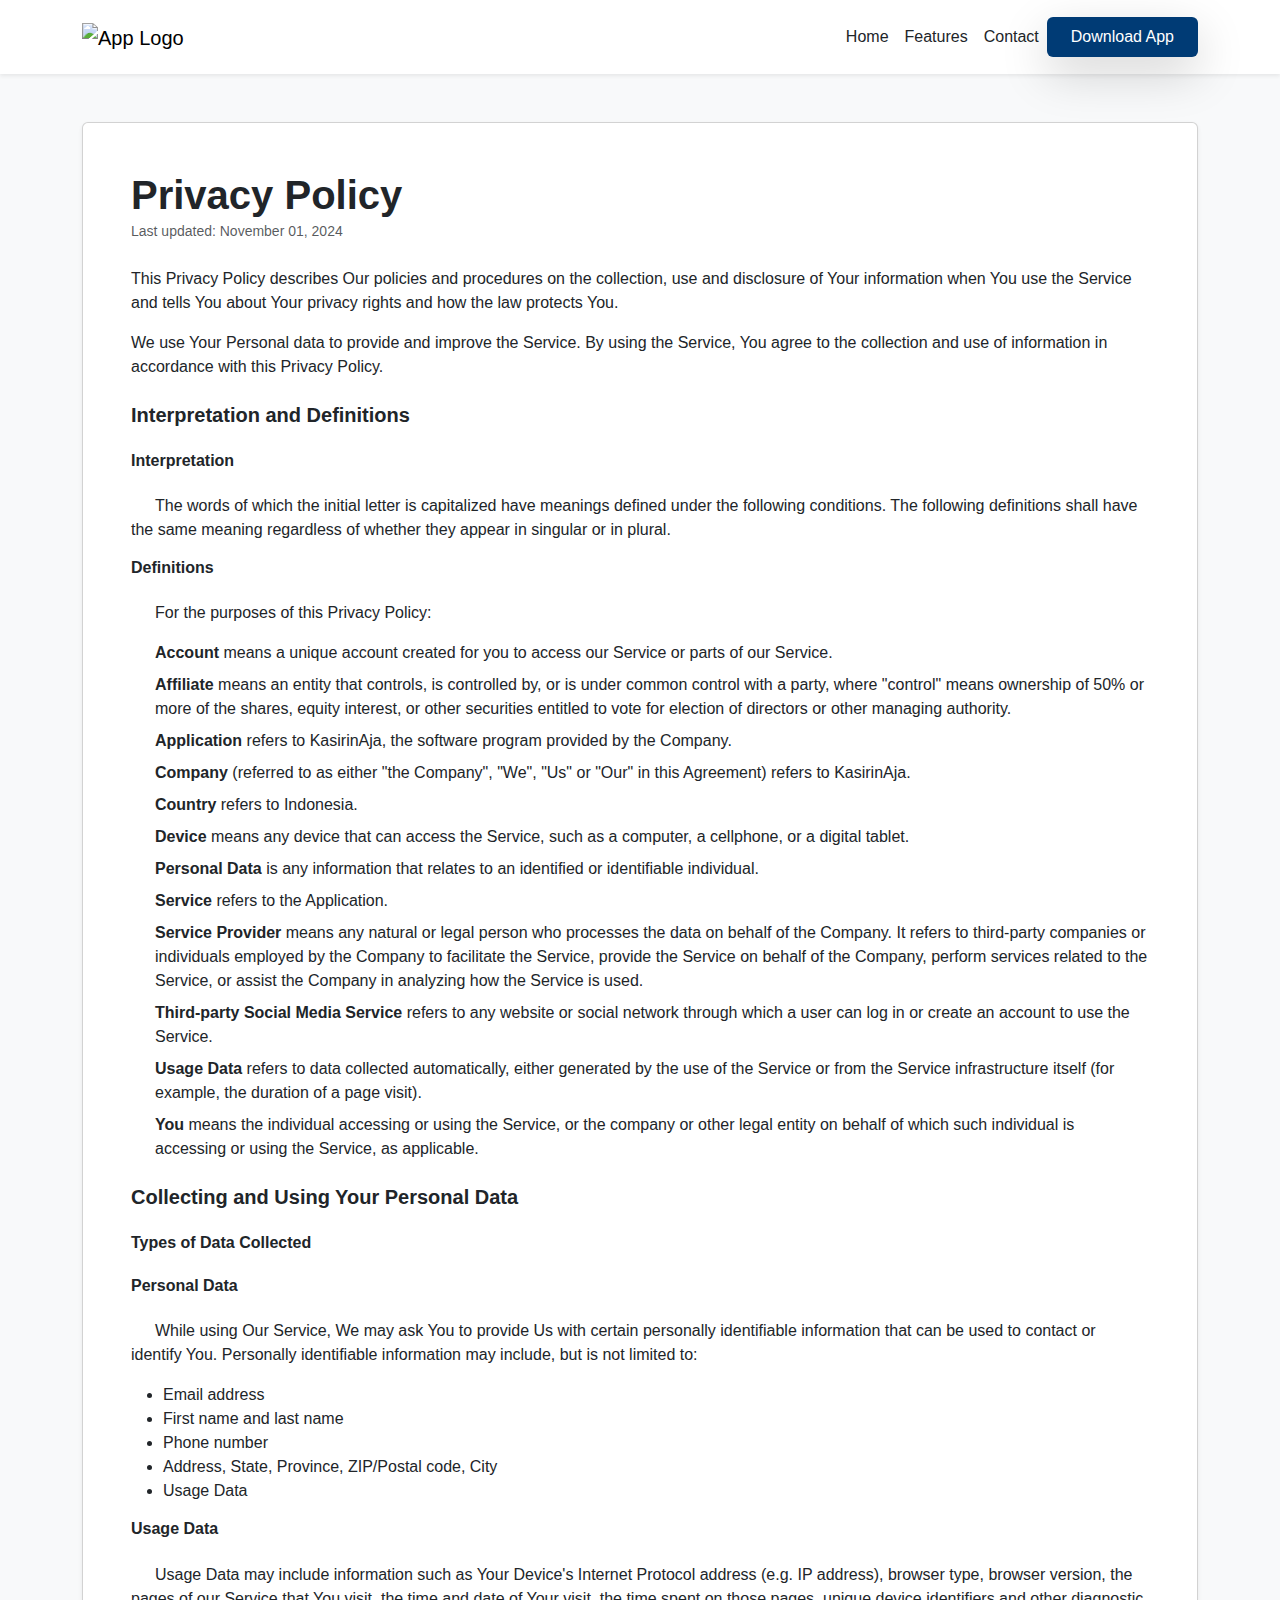
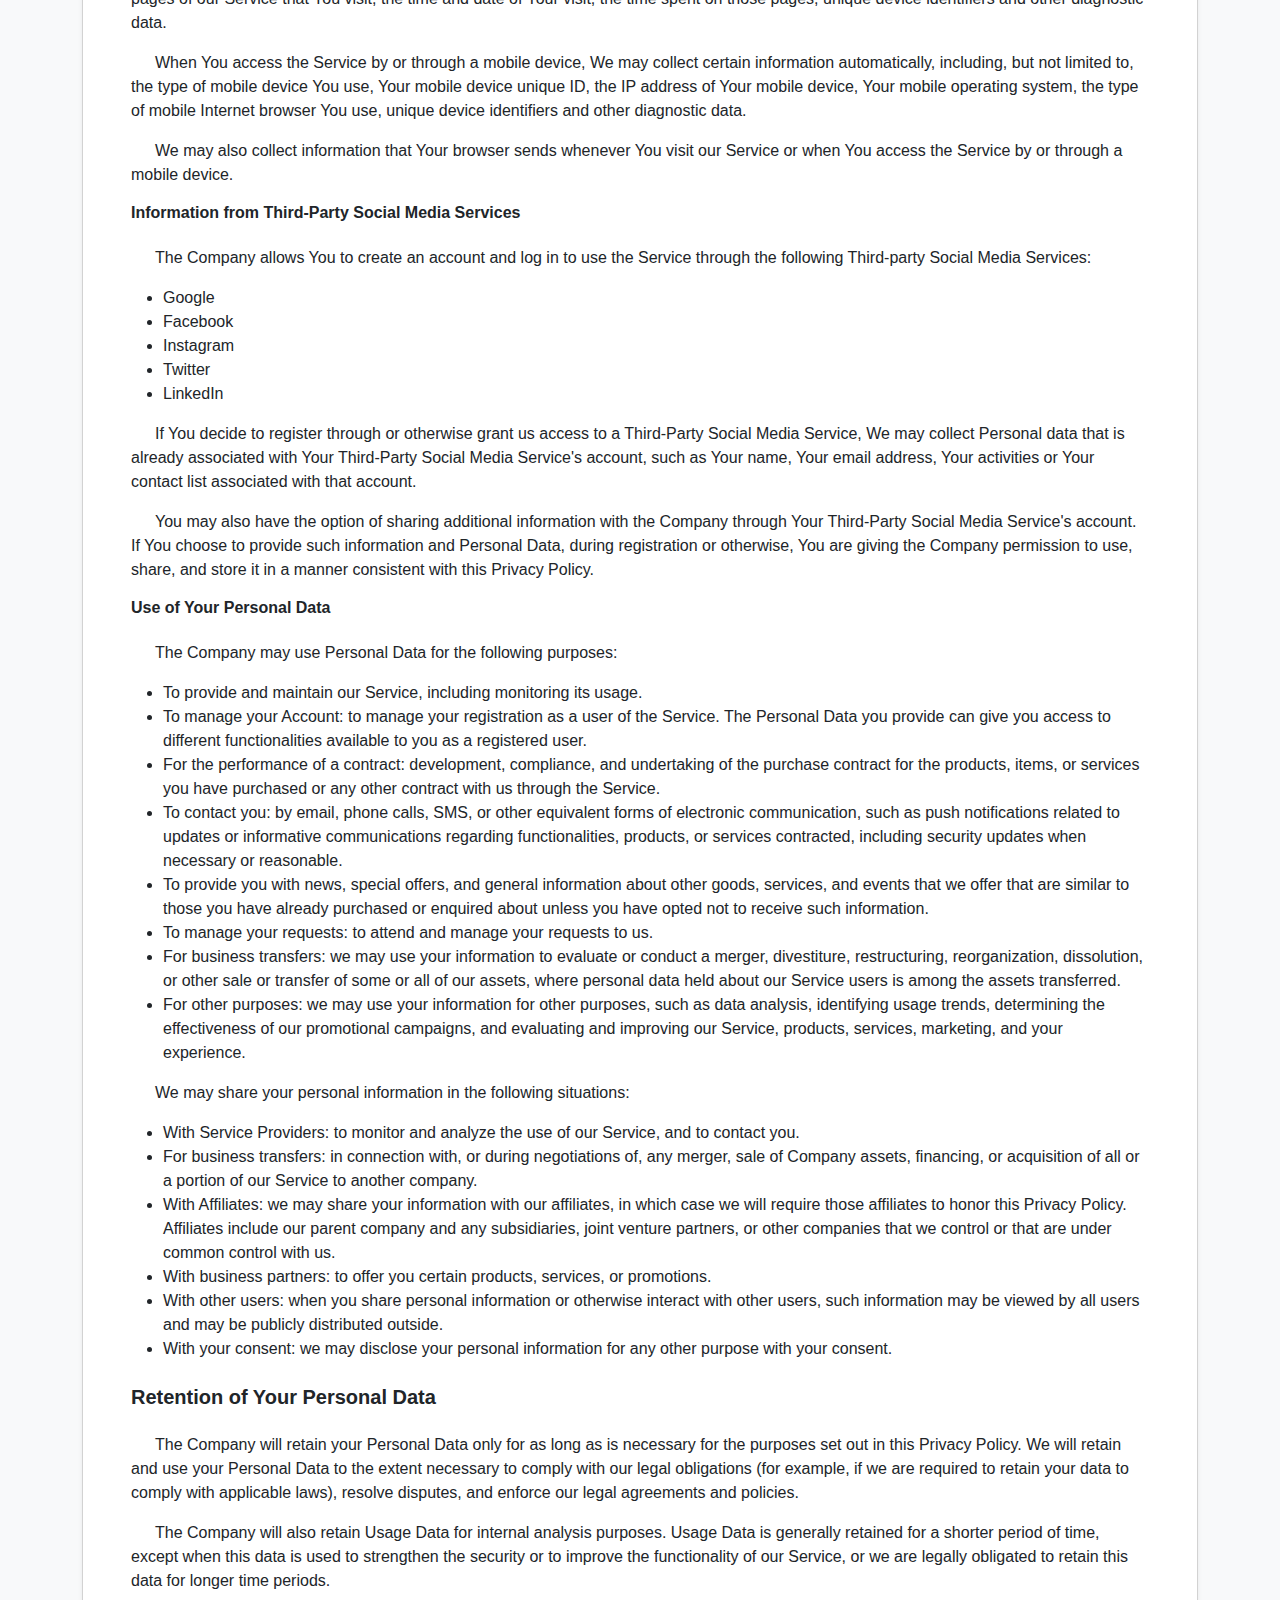
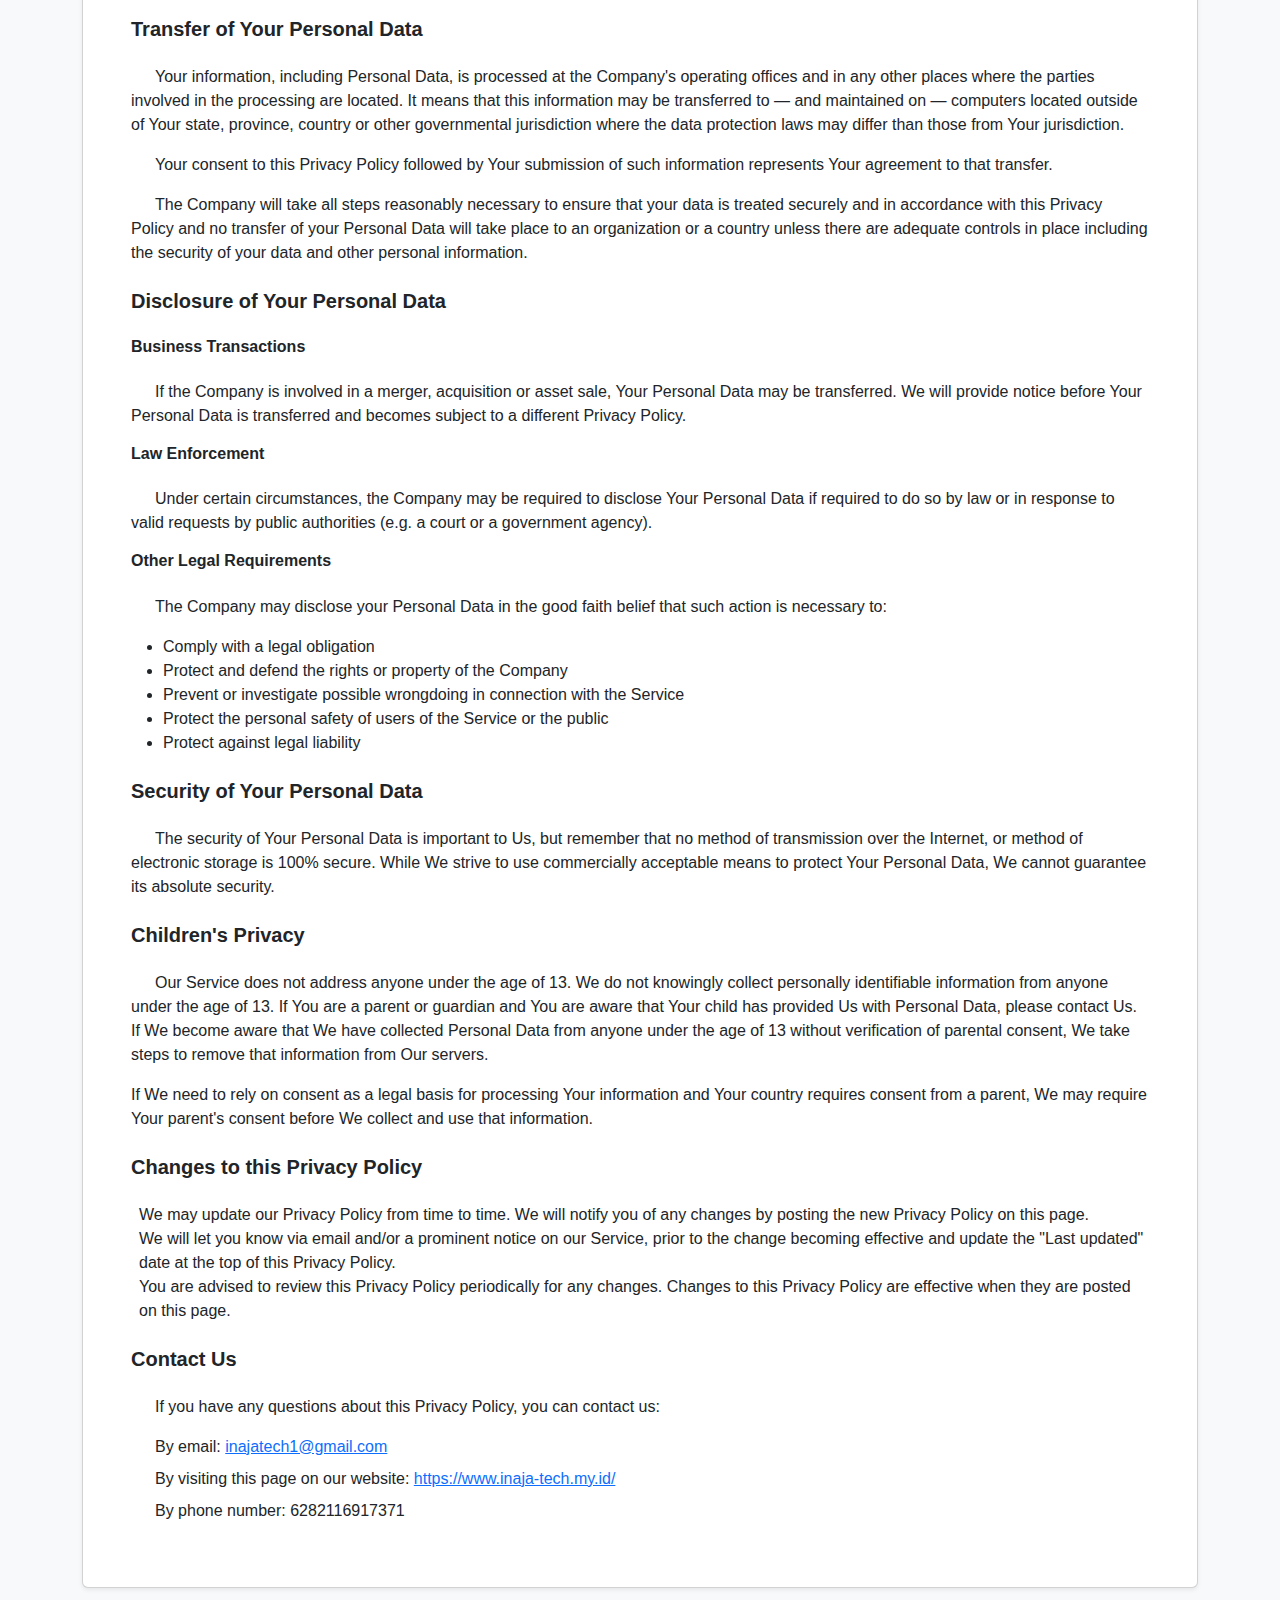
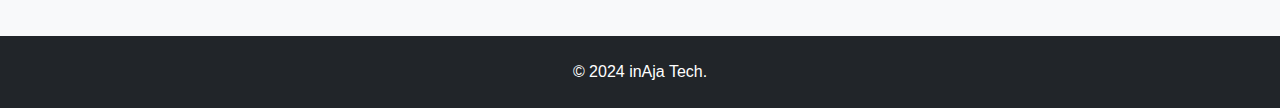
==== privacypolicy.html @ d93fc599 "update privacy-policy" ====
<!DOCTYPE html>
<html lang="en">

<head>
    <meta charset="UTF-8">
    <meta name="viewport" content="width=device-width, initial-scale=1.0">
    <meta http-equiv="X-UA-Compatible" content="ie=edge">
    <title>Download Our App - inAja Tech</title>
    <link href="https://cdn.jsdelivr.net/npm/bootstrap@5.3.0-alpha1/dist/css/bootstrap.min.css" rel="stylesheet">
    <link rel="stylesheet" href="assets/css/style.css">

    <style>
        .card-title {
            margin-bottom: 1.5rem;
            /* Space below headings */
        }

        .definition-list {
            padding-left: 1.5em;
            /* Adjust the list padding */
        }

        .definition-list li {
            margin-bottom: 0.5rem;
            /* Space between list items */
        }

        .indent {
            text-indent: 1.5em;
            /* Indentation for paragraphs */
        }
    </style>
</head>

<body>
    <nav class="navbar navbar-expand-lg navbar-light bg-white py-3 shadow-sm">
        <div class="container">
            <a class="navbar-brand" href="#"><img src="assets/images/logo.png" alt="App Logo" width="110"></a>
            <button class="navbar-toggler" type="button" data-bs-toggle="collapse" data-bs-target="#navbarNav"
                aria-controls="navbarNav" aria-expanded="false" aria-label="Toggle navigation">
                <span class="navbar-toggler-icon"></span>
            </button>
            <div class="collapse navbar-collapse" id="navbarNav">
                <ul class="navbar-nav ms-auto">
                    <li class="nav-item">
                        <a class="nav-link text-dark" href="index.html">Home</a>
                    </li>
                    <li class="nav-item">
                        <a class="nav-link text-dark" href="index.html#features">Features</a>
                    </li>
                    <li class="nav-item">
                        <a class="nav-link text-dark" href="index.html#cta">Contact</a>
                    </li>
                    <!-- <li class="nav-item">
                        <a class="nav-link text-dark" href="privacypolicy.html">Privacy Policy</a>
                    </li> -->
                    <li class="nav-item">
                        <a class="nav-link btn btn-custom-primary text-white px-4 shadow-lg"
                            href="https://drive.google.com/uc?export=download&id=1ANteZ2sQWox1pfyYgODa_fmMaZjLo_cm"
                            download="kasir-inaja-v1.apk">Download App</a>
                    </li>
                </ul>
            </div>
        </div>
    </nav>

    <div class="container my-5">
        <div class="card shadow-sm">
            <div class="card-body p-5">
                <h1 class="mb-0 fw-bolder">Privacy Policy</h1>
                <small class="text-muted">Last updated: November 01, 2024</small>
                <p class="mt-4">
                    This Privacy Policy describes Our policies and procedures on the collection, use and disclosure of
                    Your information when You use the Service and tells You about Your privacy rights and how the law
                    protects You.
                </p>
                <p>
                    We use Your Personal data to provide and improve the Service. By using the Service, You agree to the
                    collection and use of information in accordance with this Privacy Policy.
                </p>

                <h5 class="card-title fw-semibold mt-4">Interpretation and Definitions</h5>

                <h6 class="card-title fw-semibold">Interpretation</h6>
                <p class="indent">
                    The words of which the initial letter is capitalized have meanings defined under the following
                    conditions. The following definitions shall have the same meaning regardless of whether they appear
                    in singular or in plural.
                </p>

                <h6 class="card-title fw-semibold">Definitions</h6>
                <p class="indent">For the purposes of this Privacy Policy:</p>
                <ul class="definition-list list-unstyled">
                    <li><strong>Account</strong> means a unique account created for you to access our Service or parts
                        of our Service.</li>
                    <li><strong>Affiliate</strong> means an entity that controls, is controlled by, or is under common
                        control with a party, where "control" means ownership of 50% or more of the shares, equity
                        interest, or other securities entitled to vote for election of directors or other managing
                        authority.</li>
                    <li><strong>Application</strong> refers to KasirinAja, the software program provided by the Company.
                    </li>
                    <li><strong>Company</strong> (referred to as either "the Company", "We", "Us" or "Our" in this
                        Agreement) refers to KasirinAja.</li>
                    <li><strong>Country</strong> refers to Indonesia.</li>
                    <li><strong>Device</strong> means any device that can access the Service, such as a computer, a
                        cellphone, or a digital tablet.</li>
                    <li><strong>Personal Data</strong> is any information that relates to an identified or identifiable
                        individual.</li>
                    <li><strong>Service</strong> refers to the Application.</li>
                    <li><strong>Service Provider</strong> means any natural or legal person who processes the data on
                        behalf of the Company. It refers to third-party companies or individuals employed by the Company
                        to facilitate the Service, provide the Service on behalf of the Company, perform services
                        related to the Service, or assist the Company in analyzing how the Service is used.</li>
                    <li><strong>Third-party Social Media Service</strong> refers to any website or social network
                        through which a user can log in or create an account to use the Service.</li>
                    <li><strong>Usage Data</strong> refers to data collected automatically, either generated by the use
                        of the Service or from the Service infrastructure itself (for example, the duration of a page
                        visit).</li>
                    <li><strong>You</strong> means the individual accessing or using the Service, or the company or
                        other legal entity on behalf of which such individual is accessing or using the Service, as
                        applicable.</li>
                </ul>

                <h5 class="card-title fw-semibold mt-4">Collecting and Using Your Personal Data</h5>
                <h6 class="card-title fw-semibold">Types of Data Collected</h6>
                <h6 class="card-title fw-semibold">Personal Data</h6>
                <p class="indent">
                    While using Our Service, We may ask You to provide Us with certain personally identifiable
                    information that can be used to contact or identify You. Personally identifiable information may
                    include, but is not limited to:
                </p>
                <ul>
                    <li>Email address</li>
                    <li>First name and last name</li>
                    <li>Phone number</li>
                    <li>Address, State, Province, ZIP/Postal code, City</li>
                    <li>Usage Data</li>
                </ul>

                <h6 class="card-title fw-semibold">Usage Data</h6>
                <p class="indent">
                    Usage Data may include information such as Your Device's Internet Protocol address (e.g. IP
                    address), browser type, browser version, the pages of our Service that You visit, the time and date
                    of Your visit, the time spent on those pages, unique device identifiers and other diagnostic data.
                </p>
                <p class="indent">
                    When You access the Service by or through a mobile device, We may collect certain information
                    automatically, including, but not limited to, the type of mobile device You use, Your mobile device
                    unique ID, the IP address of Your mobile device, Your mobile operating system, the type of mobile
                    Internet browser You use, unique device identifiers and other diagnostic data.
                </p>
                <p class="indent">
                    We may also collect information that Your browser sends whenever You visit our Service or when You
                    access the Service by or through a mobile device.
                </p>

                <h6 class="card-title fw-semibold">Information from Third-Party Social Media Services</h6>
                <p class="indent">
                    The Company allows You to create an account and log in to use the Service through the following
                    Third-party Social Media Services:
                </p>
                <ul>
                    <li>Google</li>
                    <li>Facebook</li>
                    <li>Instagram</li>
                    <li>Twitter</li>
                    <li>LinkedIn</li>
                </ul>
                <p class="indent">
                    If You decide to register through or otherwise grant us access to a Third-Party Social Media
                    Service, We may collect Personal data that is already associated with Your Third-Party Social Media
                    Service's account, such as Your name, Your email address, Your activities or Your contact list
                    associated with that account.
                </p>
                <p class="indent">
                    You may also have the option of sharing additional information with the Company through Your
                    Third-Party Social Media Service's account. If You choose to provide such information and Personal
                    Data, during registration or otherwise, You are giving the Company permission to use, share, and
                    store it in a manner consistent with this Privacy Policy.
                </p>

                <h6 class="card-title fw-semibold">Use of Your Personal Data</h6>
                <p class="indent">The Company may use Personal Data for the following purposes:</p>
                <ul>
                    <li>To provide and maintain our Service, including monitoring its usage.</li>
                    <li>To manage your Account: to manage your registration as a user of the Service. The Personal Data
                        you provide can give you access to different functionalities available to you as a registered
                        user.</li>
                    <li>For the performance of a contract: development, compliance, and undertaking of the purchase
                        contract for the products, items, or services you have purchased or any other contract with us
                        through the Service.</li>
                    <li>To contact you: by email, phone calls, SMS, or other equivalent forms of electronic
                        communication, such as push notifications related to updates or informative communications
                        regarding functionalities, products, or services contracted, including security updates when
                        necessary or reasonable.</li>
                    <li>To provide you with news, special offers, and general information about other goods, services,
                        and events that we offer that are similar to those you have already purchased or enquired about
                        unless you have opted not to receive such information.</li>
                    <li>To manage your requests: to attend and manage your requests to us.</li>
                    <li>For business transfers: we may use your information to evaluate or conduct a merger,
                        divestiture, restructuring, reorganization, dissolution, or other sale or transfer of some or
                        all of our assets, where personal data held about our Service users is among the assets
                        transferred.</li>
                    <li>For other purposes: we may use your information for other purposes, such as data analysis,
                        identifying usage trends, determining the effectiveness of our promotional campaigns, and
                        evaluating and improving our Service, products, services, marketing, and your experience.</li>
                </ul>
                <p class="indent">We may share your personal information in the following situations:</p>
                <ul>
                    <li>With Service Providers: to monitor and analyze the use of our Service, and to contact you.</li>
                    <li>For business transfers: in connection with, or during negotiations of, any merger, sale of
                        Company assets, financing, or acquisition of all or a portion of our Service to another company.
                    </li>
                    <li>With Affiliates: we may share your information with our affiliates, in which case we will
                        require those affiliates to honor this Privacy Policy. Affiliates include our parent company and
                        any subsidiaries, joint venture partners, or other companies that we control or that are under
                        common control with us.</li>
                    <li>With business partners: to offer you certain products, services, or promotions.</li>
                    <li>With other users: when you share personal information or otherwise interact with other users,
                        such information may be viewed by all users and may be publicly distributed outside.</li>
                    <li>With your consent: we may disclose your personal information for any other purpose with your
                        consent.</li>
                </ul>

                <h5 class="card-title fw-semibold mt-4">Retention of Your Personal Data</h5>
                <p class="indent">
                    The Company will retain your Personal Data only for as long as is necessary for the purposes set out
                    in this Privacy Policy. We will retain and use your Personal Data to the extent necessary to comply
                    with our legal obligations (for example, if we are required to retain your data to comply with
                    applicable laws), resolve disputes, and enforce our legal agreements and policies.
                </p>
                <p class="indent">
                    The Company will also retain Usage Data for internal analysis purposes. Usage Data is generally
                    retained for a shorter period of time, except when this data is used to strengthen the security or
                    to improve the functionality of our Service, or we are legally obligated to retain this data for
                    longer time periods.
                </p>

                <h5 class="card-title fw-semibold mt-4">Transfer of Your Personal Data</h5>
                <p class="indent">
                    Your information, including Personal Data, is processed at the Company's operating offices and in
                    any other places where the parties involved in the processing are located. It means that this
                    information may be transferred to — and maintained on — computers located outside of Your state,
                    province, country or other governmental jurisdiction where the data protection laws may differ than
                    those from Your jurisdiction.
                </p>
                <p class="indent">
                    Your consent to this Privacy Policy followed by Your submission of such information represents Your
                    agreement to that transfer.
                </p>
                <p class="indent">
                    The Company will take all steps reasonably necessary to ensure that your data is treated securely
                    and in accordance with this Privacy Policy and no transfer of your Personal Data will take place to
                    an organization or a country unless there are adequate controls in place including the security of
                    your data and other personal information.
                </p>

                <h5 class="card-title fw-semibold mt-4">Disclosure of Your Personal Data</h5>
                <h6 class="card-title fw-semibold">Business Transactions</h6>
                <p class="indent">
                    If the Company is involved in a merger, acquisition or asset sale, Your Personal Data may be
                    transferred. We will provide notice before Your Personal Data is transferred and becomes subject to
                    a different Privacy Policy.
                </p>

                <h6 class="card-title fw-semibold">Law Enforcement</h6>
                <p class="indent">
                    Under certain circumstances, the Company may be required to disclose Your Personal Data if required
                    to do so by law or in response to valid requests by public authorities (e.g. a court or a government
                    agency).
                </p>

                <h6 class="card-title
                    fw-semibold">Other Legal Requirements</h6>
                <p class="indent">
                    The Company may disclose your Personal Data in the good faith belief that such action is necessary
                    to:
                </p>
                <ul>
                    <li>Comply with a legal obligation</li>
                    <li>Protect and defend the rights or property of the Company</li>
                    <li>Prevent or investigate possible wrongdoing in connection with the Service</li>
                    <li>Protect the personal safety of users of the Service or the public</li>
                    <li>Protect against legal liability</li>
                </ul>

                <h5 class="card-title
                    fw-semibold mt-4">Security of Your Personal Data</h5>
                <p class="indent">
                    The security of Your Personal Data is important to Us, but remember that no method of transmission
                    over the Internet, or method of electronic storage is 100% secure. While We strive to use
                    commercially acceptable means to protect Your Personal Data, We cannot guarantee its absolute
                    security.
                </p>

                <h5 class="card-title
                    fw-semibold mt-4">Children's Privacy</h5>
                <p class="indent">
                    Our Service does not address anyone under the age of 13. We do not knowingly collect personally
                    identifiable information from anyone under the age of 13. If You are a parent or guardian and You
                    are aware that Your child has provided Us with Personal Data, please contact Us. If We become aware
                    that We have collected Personal Data from anyone under the age of 13 without verification of
                    parental consent, We take steps to remove that information from Our servers.
                </p>
                <p>If We need to rely on consent as a legal basis for processing Your information and Your country
                    requires consent from a parent, We may require Your parent's consent before We collect and use that
                    information.
                </p>

                <h5 class="card-title
                    fw-semibold mt-4">Changes to this Privacy Policy</h5>
                <p class="ms-2">
                    We may update our Privacy Policy from time to time. We will notify you of any changes by posting
                    the
                    new Privacy Policy on this page.
                    <br>
                    We will let you know via email and/or a prominent notice on our Service, prior to the change
                    becoming
                    effective and update the "Last updated" date at the top of this Privacy Policy.
                    <br>
                    You are advised to review this Privacy Policy periodically for any changes. Changes to this Privacy
                    Policy are effective when they are posted on this page.
                </p>

                <h5 class="card-title fw-semibold mt-4">Contact Us</h5>
                <p class="indent">
                    If you have any questions about this Privacy Policy, you can contact us:
                </p>
                <ul class="definition-list list-unstyled">
                    <li>By email: <a href="mailto:inajatech1@gmail.com">inajatech1@gmail.com</a></li>
                    <li>By visiting this page on our website: <a
                            href="https://www.inaja-tech.my.id/">https://www.inaja-tech.my.id/</a></li>
                    <li>By phone number: 6282116917371</li>
                </ul>

            </div>
        </div>
    </div>

    <!-- Footer -->
    <footer class="py-4 bg-dark text-white text-center">
        <div class="container">
            <p>&copy; 2024 inAja Tech.</p>
        </div>
    </footer>

    <script src="https://cdn.jsdelivr.net/npm/bootstrap@5.3.0-alpha1/dist/js/bootstrap.bundle.min.js"></script>
</body>

</html>
---- assets/css/style.css ----
body {
    font-family: 'Roboto', sans-serif;
    background-color: #f8f9fa;
}

.navbar {
    box-shadow: 0 2px 8px rgba(0, 0, 0, 0.1);
}

#hero {
    background: linear-gradient(135deg, rgba(0, 87, 167, 0.8) 40%, rgba(244, 162, 97, 0.85) 100%), url('https://picsum.photos/1920/1080?blur=5');
    background-size: cover;
    background-position: center;
    color: white;
    padding: 120px 0;
    min-height: 100vh;
    display: flex;
    align-items: center;
    text-align: center;
    position: relative;
}


#hero .container {
    z-index: 2;
}

#hero::before {
    content: '';
    position: absolute;
    top: 0;
    left: 0;
    right: 0;
    bottom: 0;
    background: rgba(0, 0, 0, 0.5);
    z-index: 1;
}

#features {
    background-color: #f8f9fa;
}

.feature-box {
    transition: transform 0.3s ease;
}

.feature-box:hover {
    transform: translateY(-10px);
}

#visual-section {
    background-color: #ffffff;
    padding: 80px 0;
}

#visual-section h2 {
    color: #0057A7;
}

#cta {
    background-color: #0057A7;
    color: #fff;
    padding: 80px 0;
}

#cta .btn-outline-primary {
    border-color: #fff;
    color: #fff;
}

#cta .btn-outline-primary:hover {
    background-color: #fff;
    color: #0057A7;
}

footer {
    background-color: #003B75;
    color: white;
    padding: 20px 0;
}

footer p {
    margin: 0;
}

@media (max-width: 768px) {
    #hero {
        padding: 80px 0;
    }

    #hero h1 {
        font-size: 2.5rem;
    }

    #visual-section img {
        width: 100%;
    }
}

.btn-custom-primary {
    background-color: #003B75;
    /* Ganti dengan kode warna primer kamu */
    color: white;
    /* Warna teks tombol */
}

.btn-custom-primary:hover {
    background-color: #0056b3;
    color: white;
    /* Warna saat hover (opsional) */
}

.custom-btn-light {
    background-color: #F4A261;
    /* Warna latar belakang tombol */
    color: white;
    /* Warna teks */
    border: none;
    /* Hilangkan border */
}

.custom-btn-light:hover {
    background-color: #DCA66D;
    /* Warna latar belakang saat hover */
}

.custom-btn-outline-light {
    color: #F4A261;
    /* Warna teks tombol outline */
    border: 2px solid #F4A261;
    /* Border warna */
}

.custom-btn-outline-light:hover {
    background-color: #F4A261;
    /* Warna latar belakang saat hover untuk outline */
    color: white;
    /* Warna teks saat hover untuk outline */
}

.custom-img {
    max-height: 300px;
    /* Atur tinggi maksimum yang Anda inginkan */
    width: 900px;
    /* Biarkan lebar menyesuaikan */
    object-fit: cover;
    /* Pastikan gambar tidak terdistorsi */
}

/* Mengatur ukuran font dan padding pada mobile */
@media (max-width: 576px) {
    #hero h1 {
        font-size: 2rem;
        /* Mengurangi ukuran font untuk judul */
    }

    #hero p {
        font-size: 1rem;
        /* Mengurangi ukuran font untuk paragraf */
    }

    .btn {
        width: 100%;
        /* Membuat tombol lebar penuh */
        margin-bottom: 10px;
        /* Menambah jarak antara tombol */
    }

    .feature-box {
        padding: 20px;
        /* Mengurangi padding di feature box */
    }

    .feature-box img {
        width: 50px;
        /* Ukuran gambar lebih kecil di mobile */
        height: auto;
        /* Memastikan gambar tidak terdistorsi */
    }
}
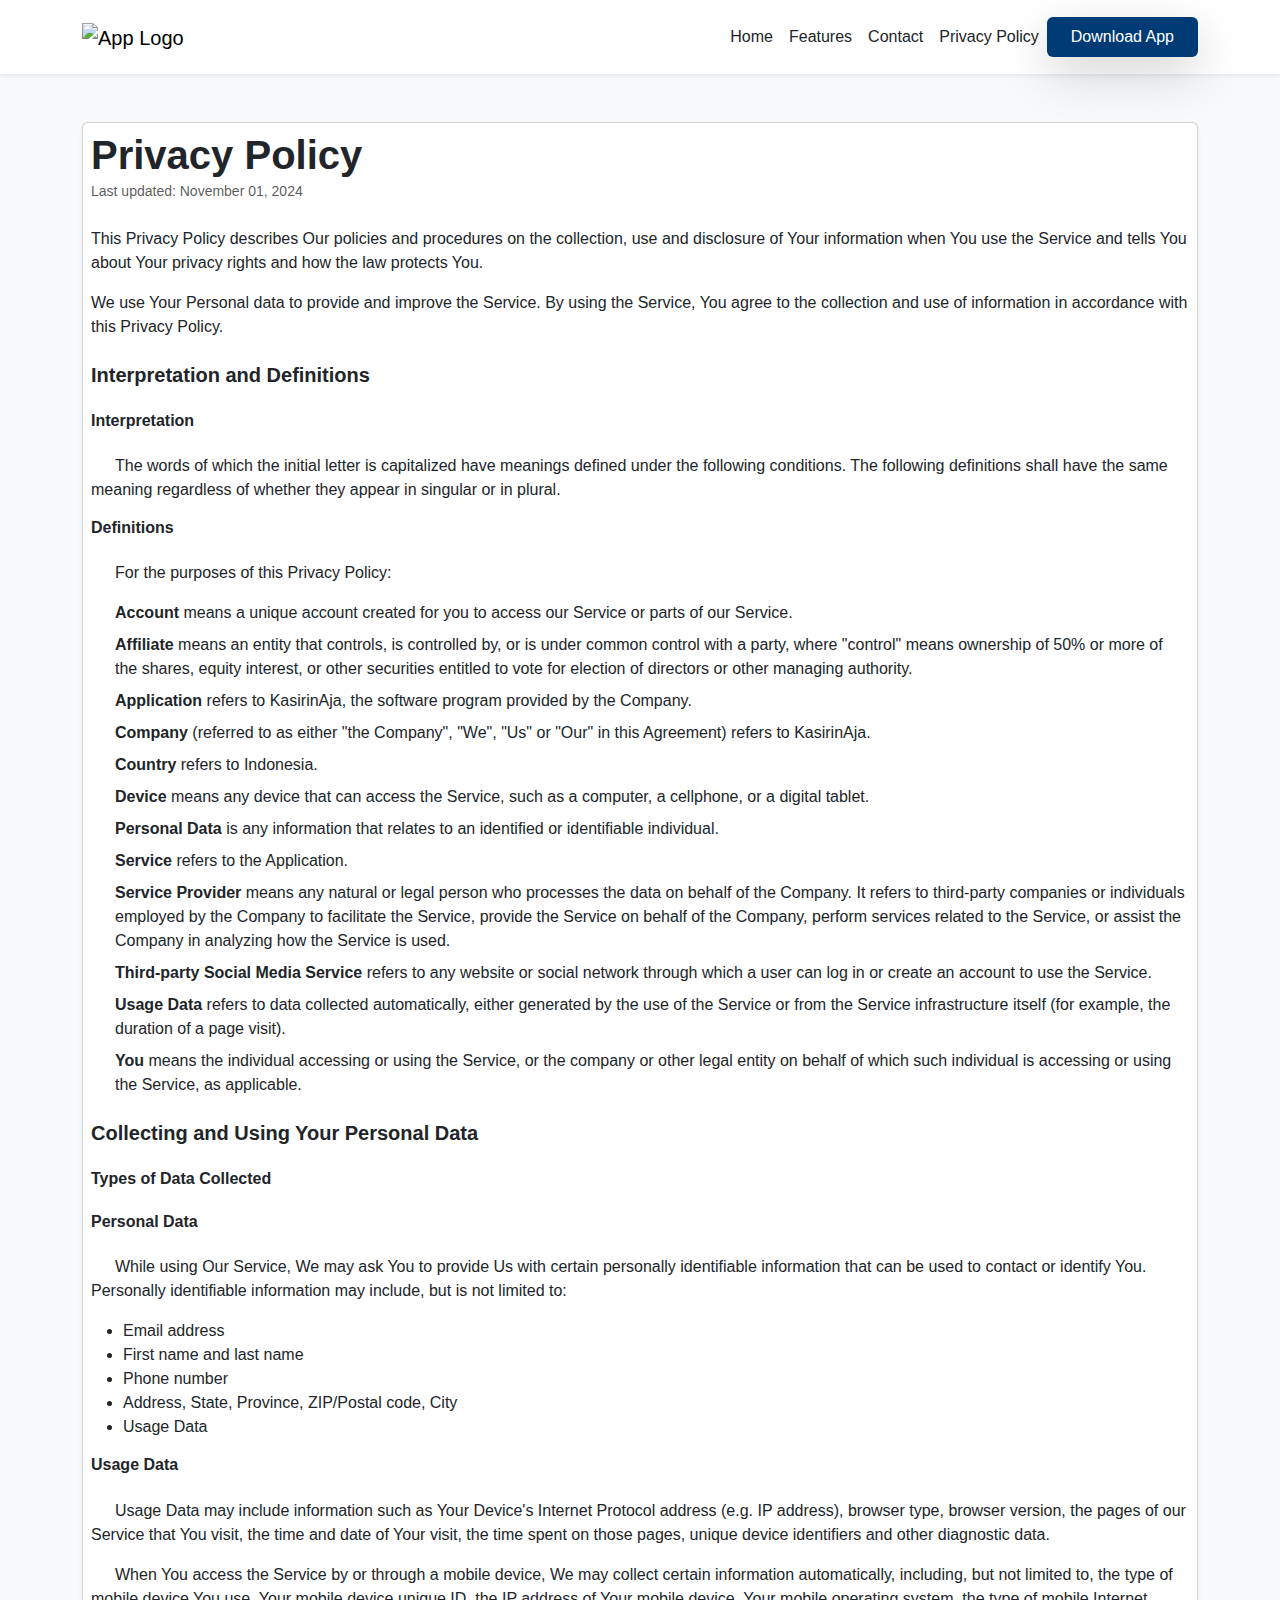
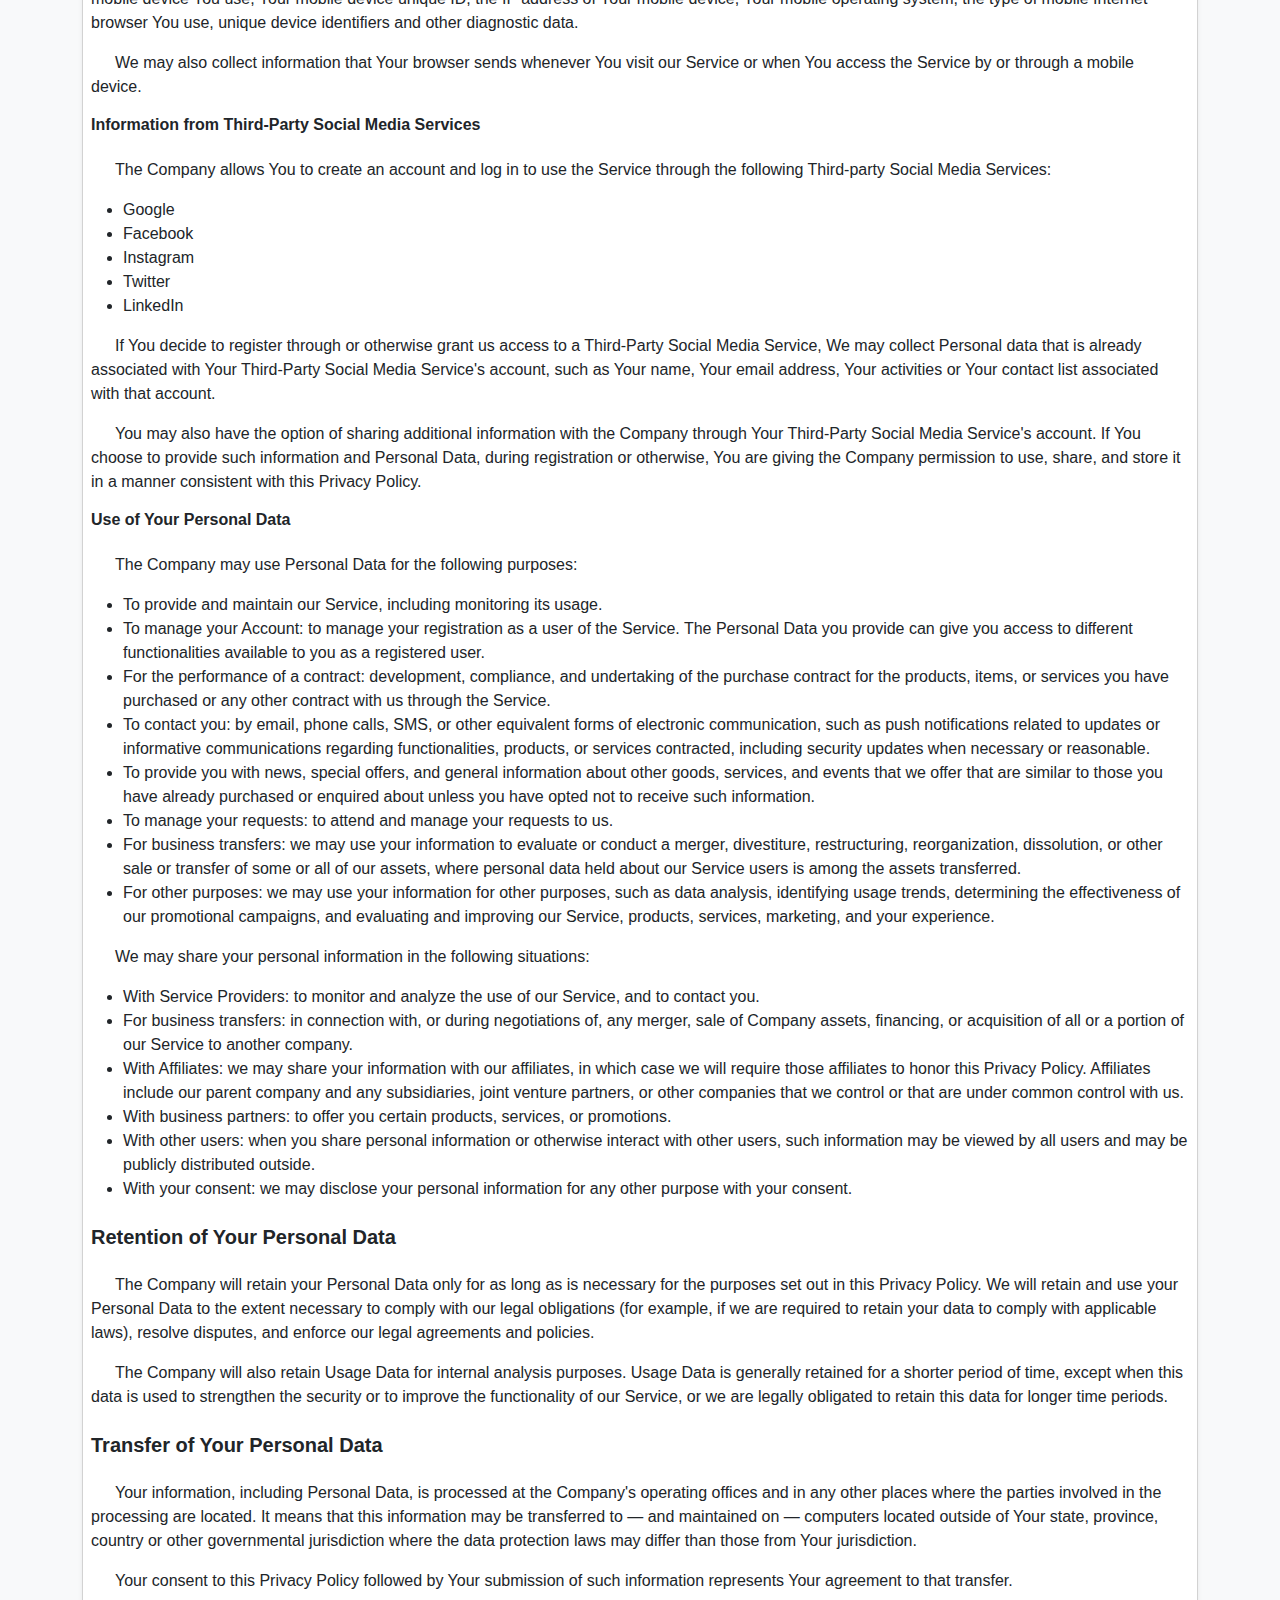
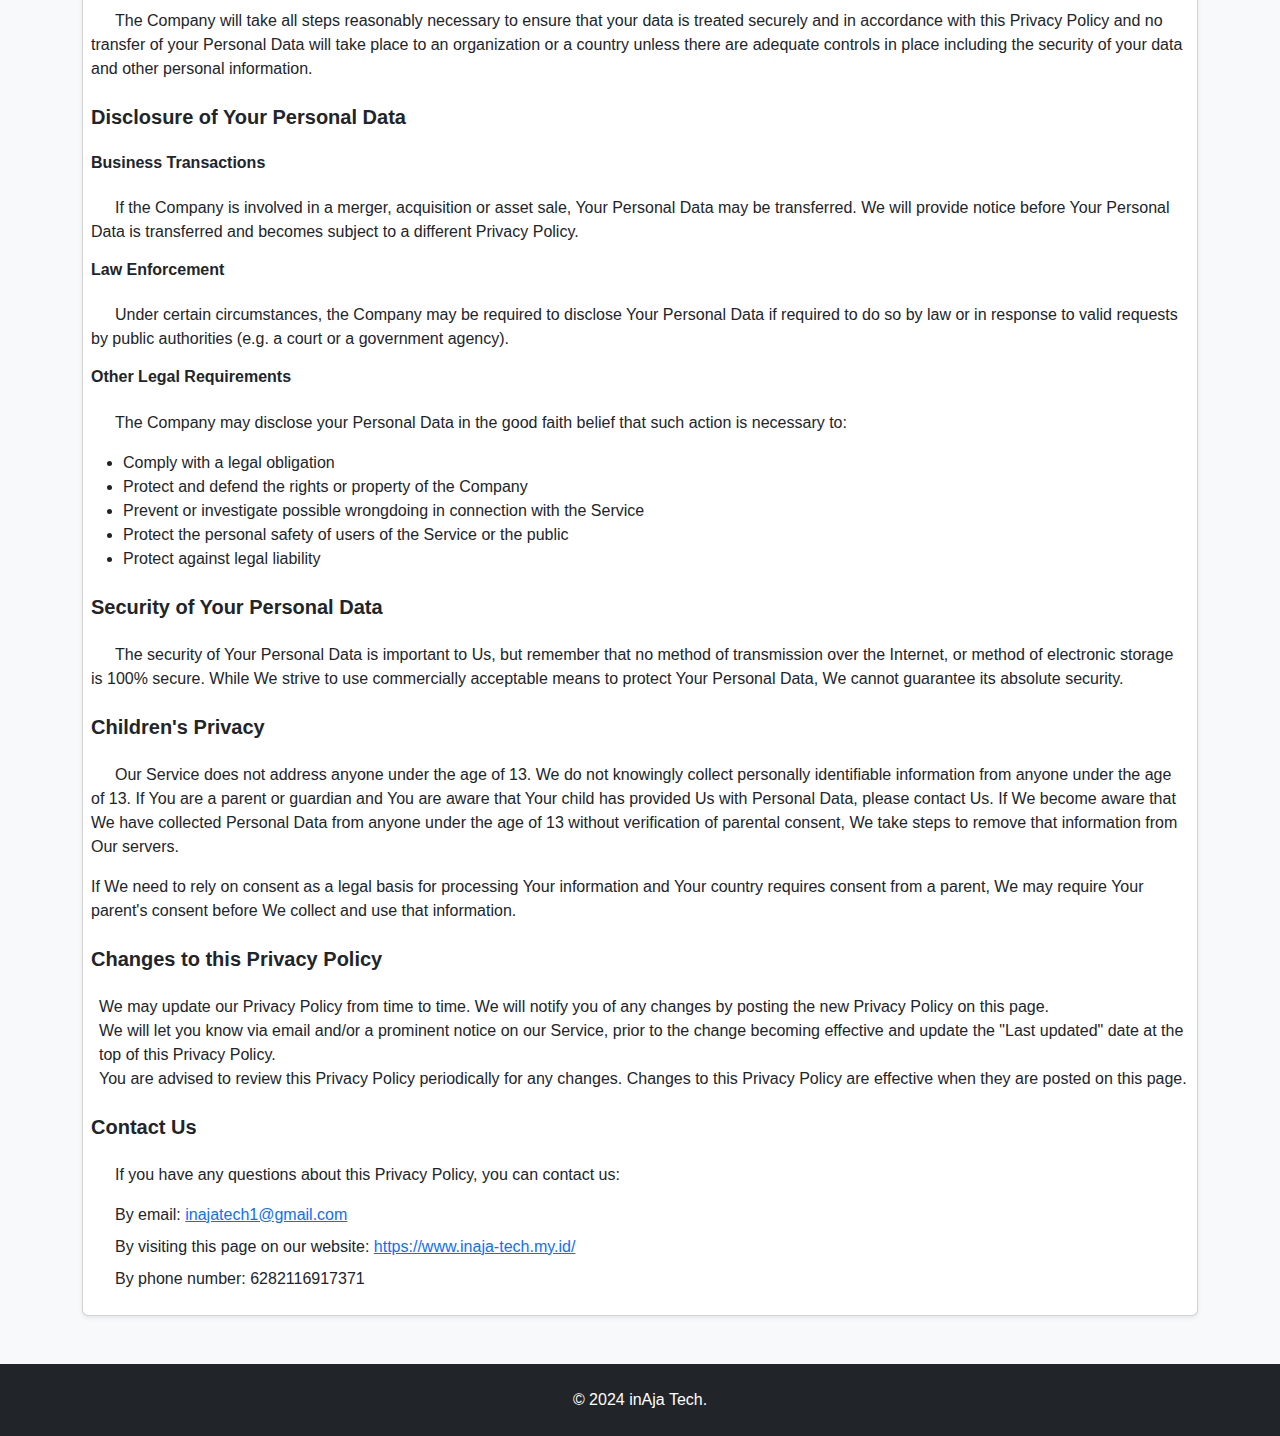
==== commit bb3ed596: "update privacy-policy" ====
--- a/privacypolicy.html
+++ b/privacypolicy.html
@@ -51,9 +51,9 @@
                     <li class="nav-item">
                         <a class="nav-link text-dark" href="index.html#cta">Contact</a>
                     </li>
-                    <!-- <li class="nav-item">
+                    <li class="nav-item">
                         <a class="nav-link text-dark" href="privacypolicy.html">Privacy Policy</a>
-                    </li> -->
+                    </li>
                     <li class="nav-item">
                         <a class="nav-link btn btn-custom-primary text-white px-4 shadow-lg"
                             href="https://drive.google.com/uc?export=download&id=1ANteZ2sQWox1pfyYgODa_fmMaZjLo_cm"
@@ -66,7 +66,7 @@
 
     <div class="container my-5">
         <div class="card shadow-sm">
-            <div class="card-body p-5">
+            <div class="card-body p-2">
                 <h1 class="mb-0 fw-bolder">Privacy Policy</h1>
                 <small class="text-muted">Last updated: November 01, 2024</small>
                 <p class="mt-4">
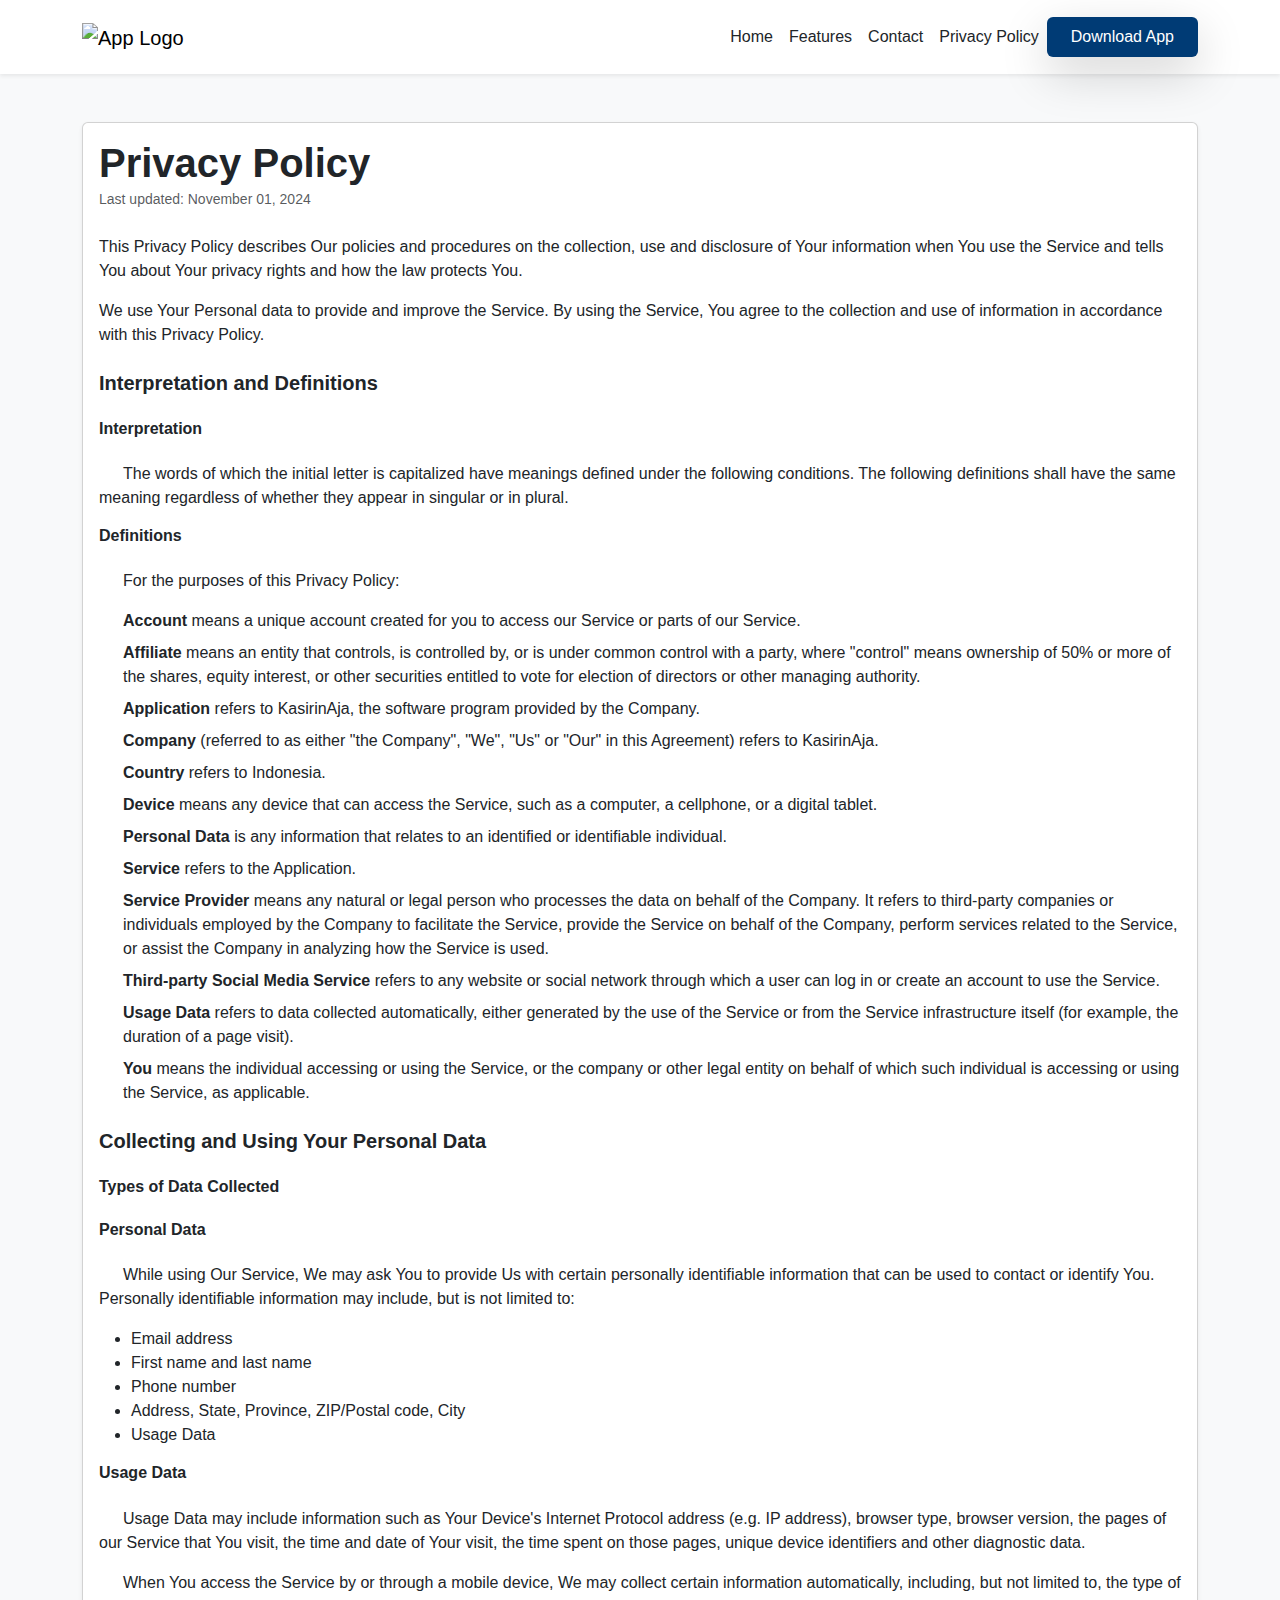
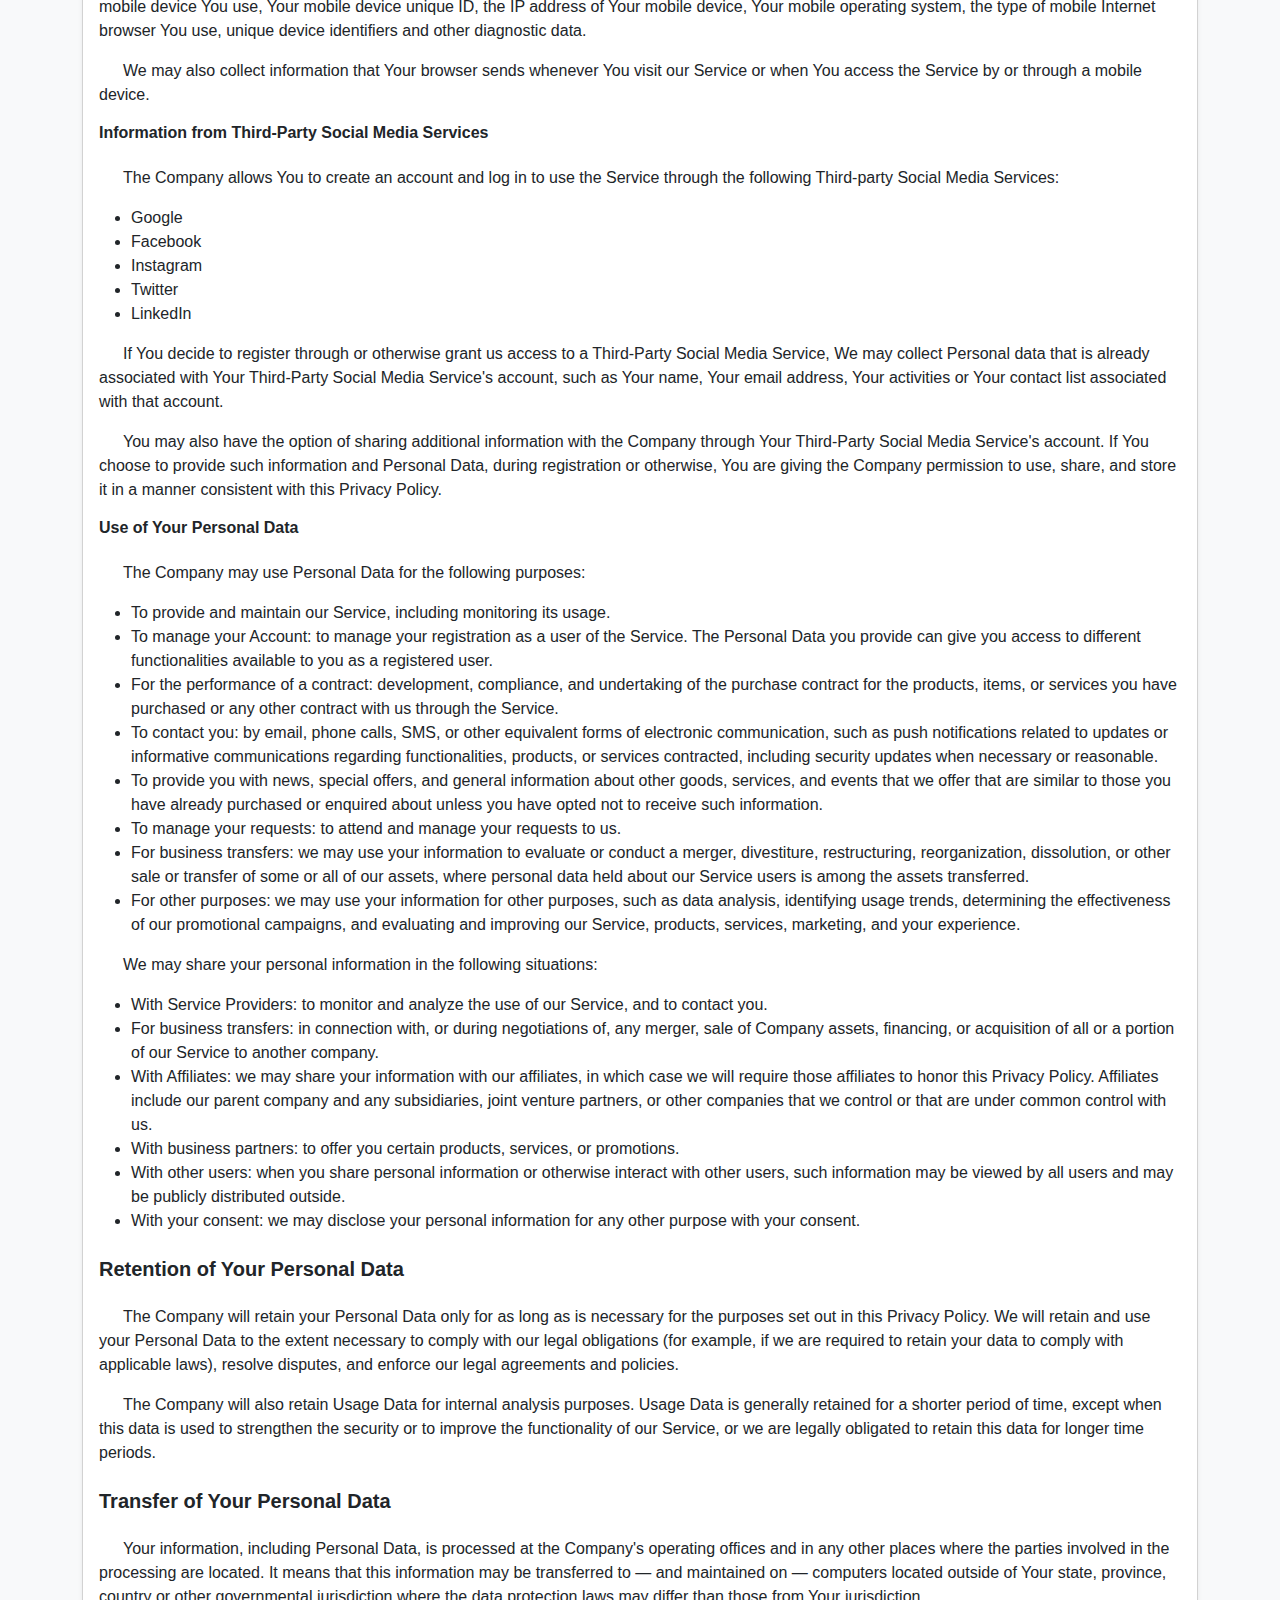
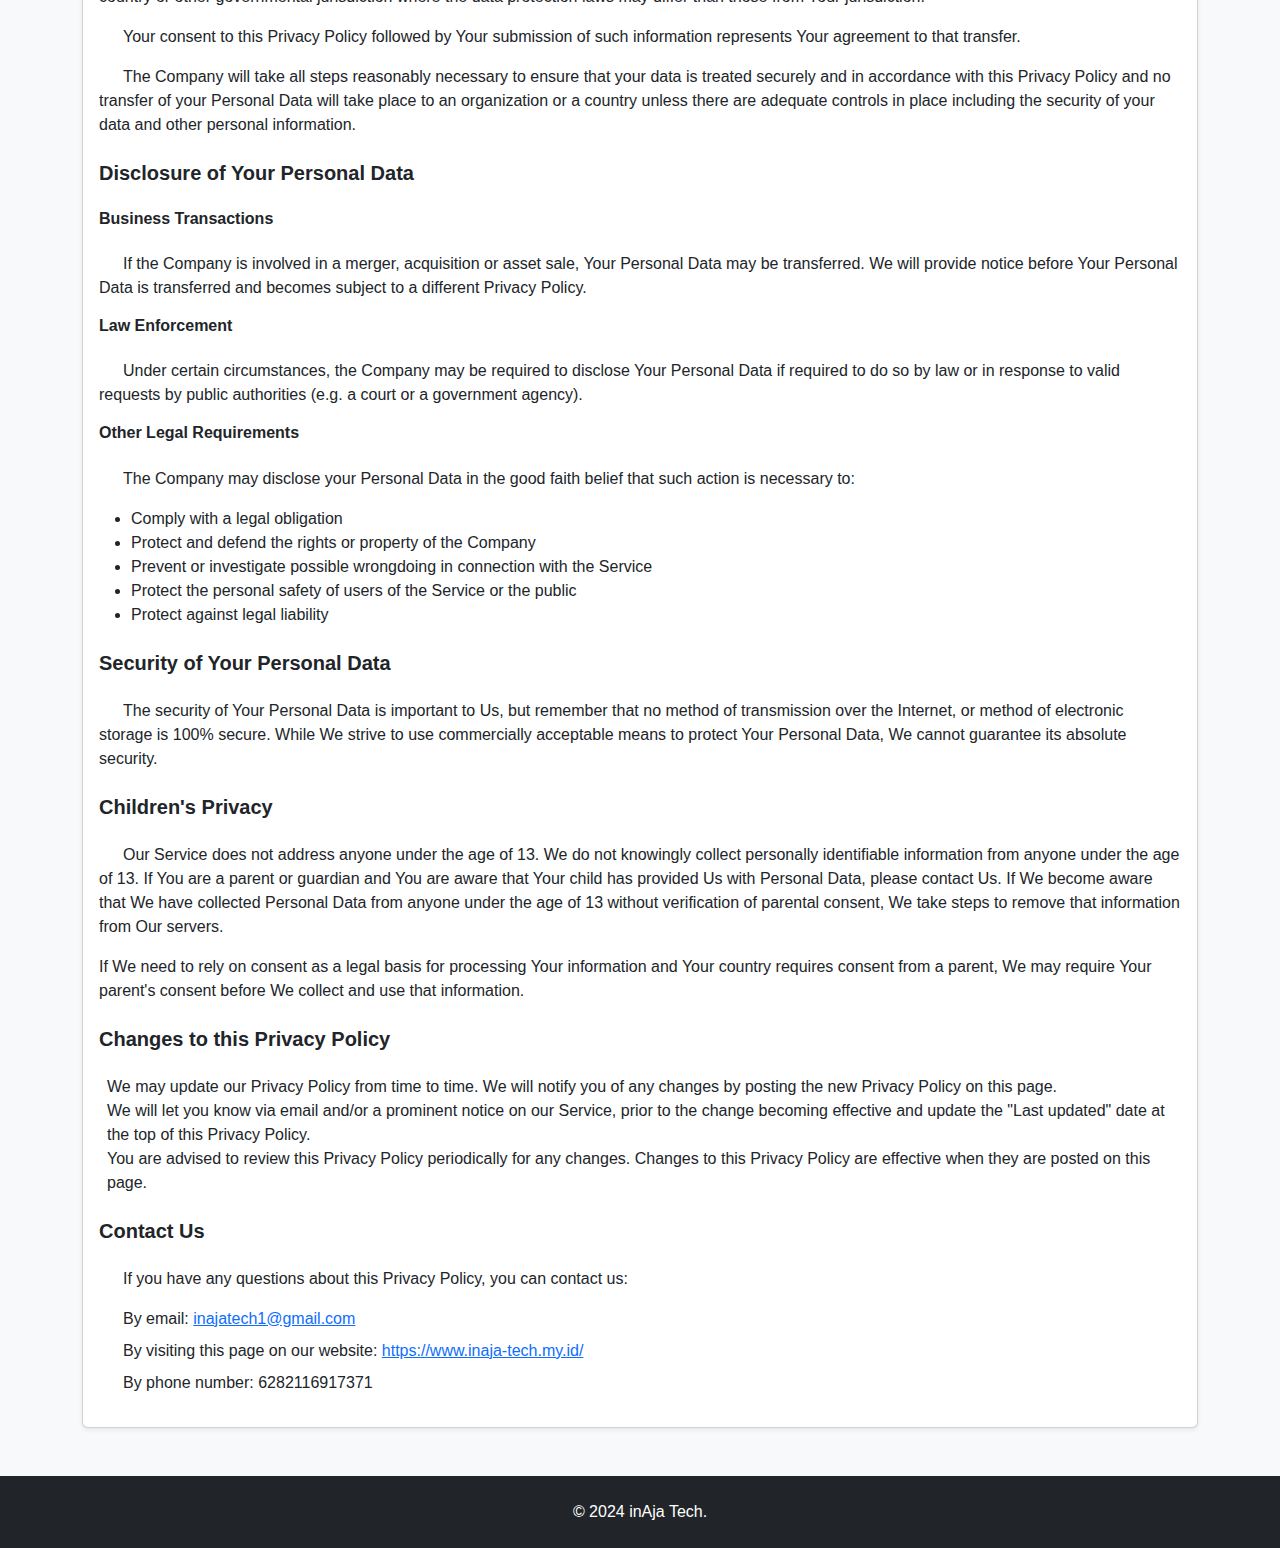
==== commit a1b07523: "update privacy-policy" ====
--- a/privacypolicy.html
+++ b/privacypolicy.html
@@ -66,7 +66,7 @@
 
     <div class="container my-5">
         <div class="card shadow-sm">
-            <div class="card-body p-2">
+            <div class="card-body p-3">
                 <h1 class="mb-0 fw-bolder">Privacy Policy</h1>
                 <small class="text-muted">Last updated: November 01, 2024</small>
                 <p class="mt-4">
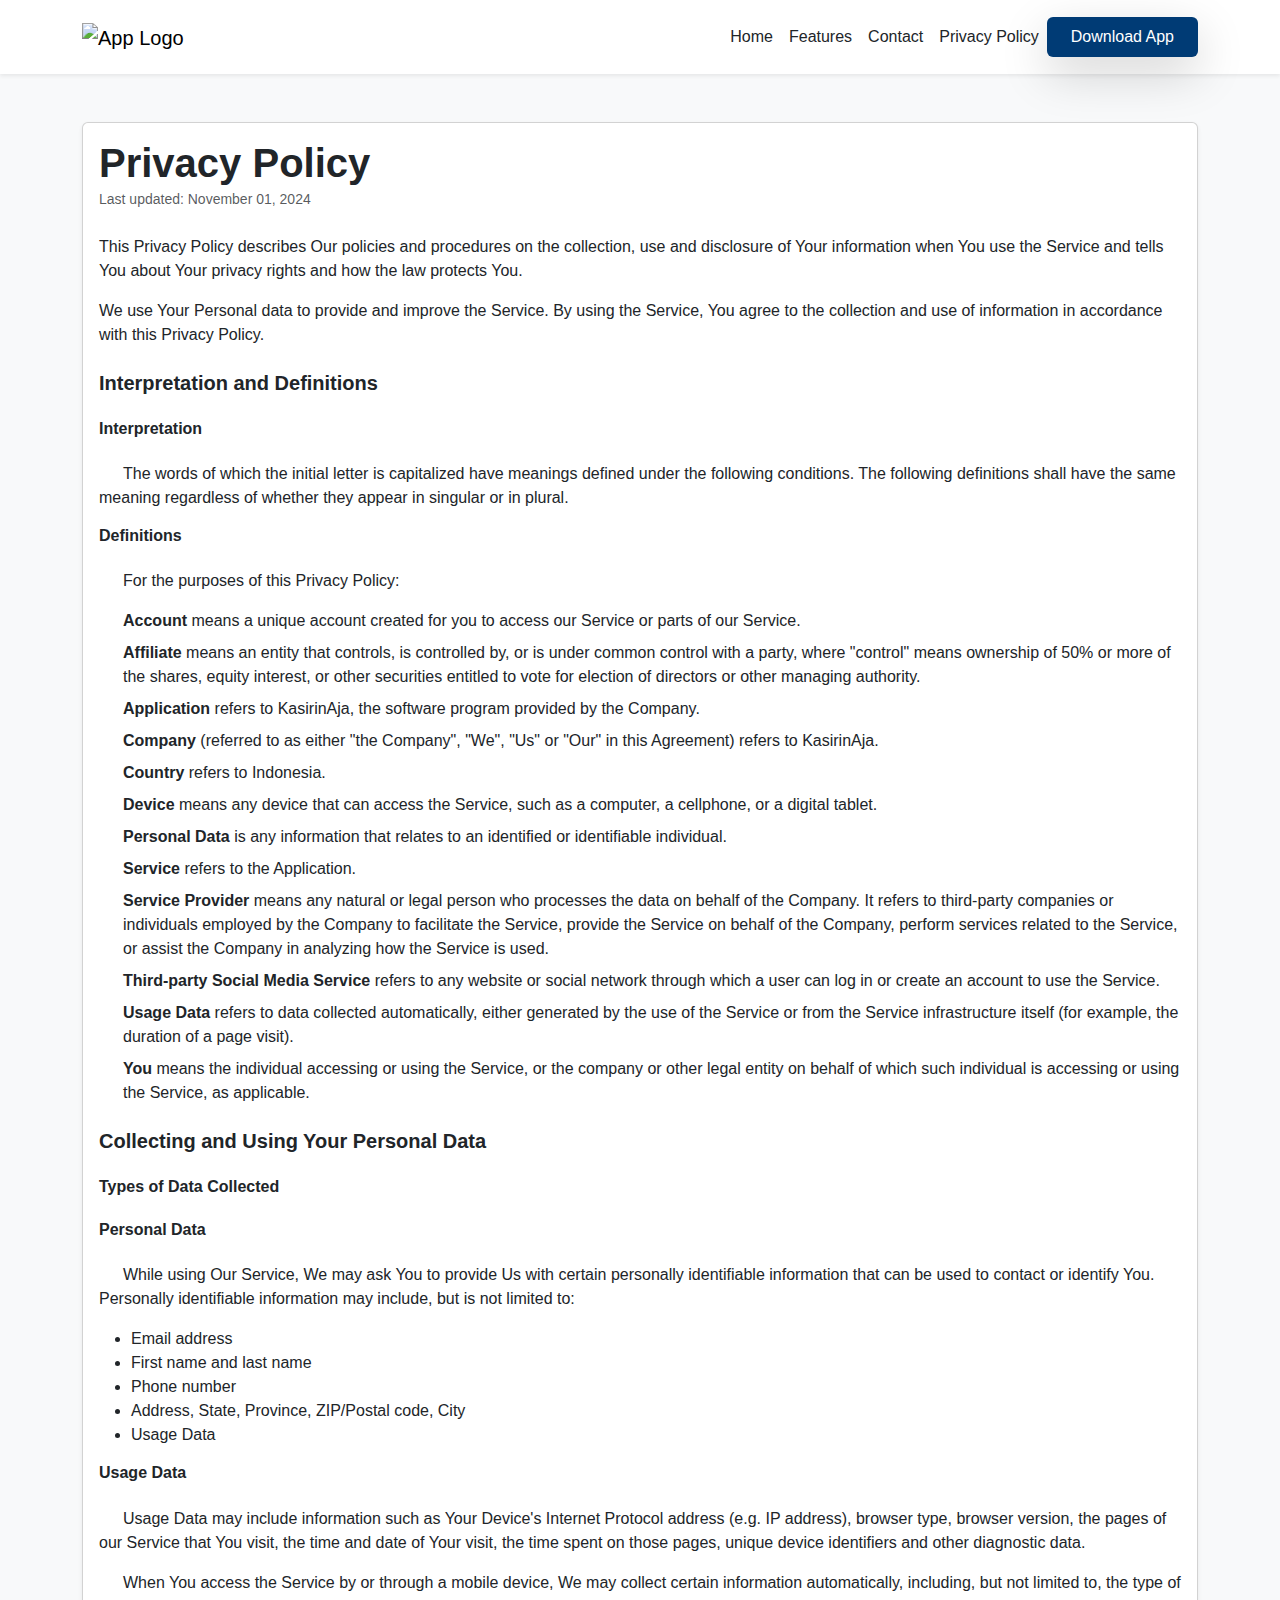
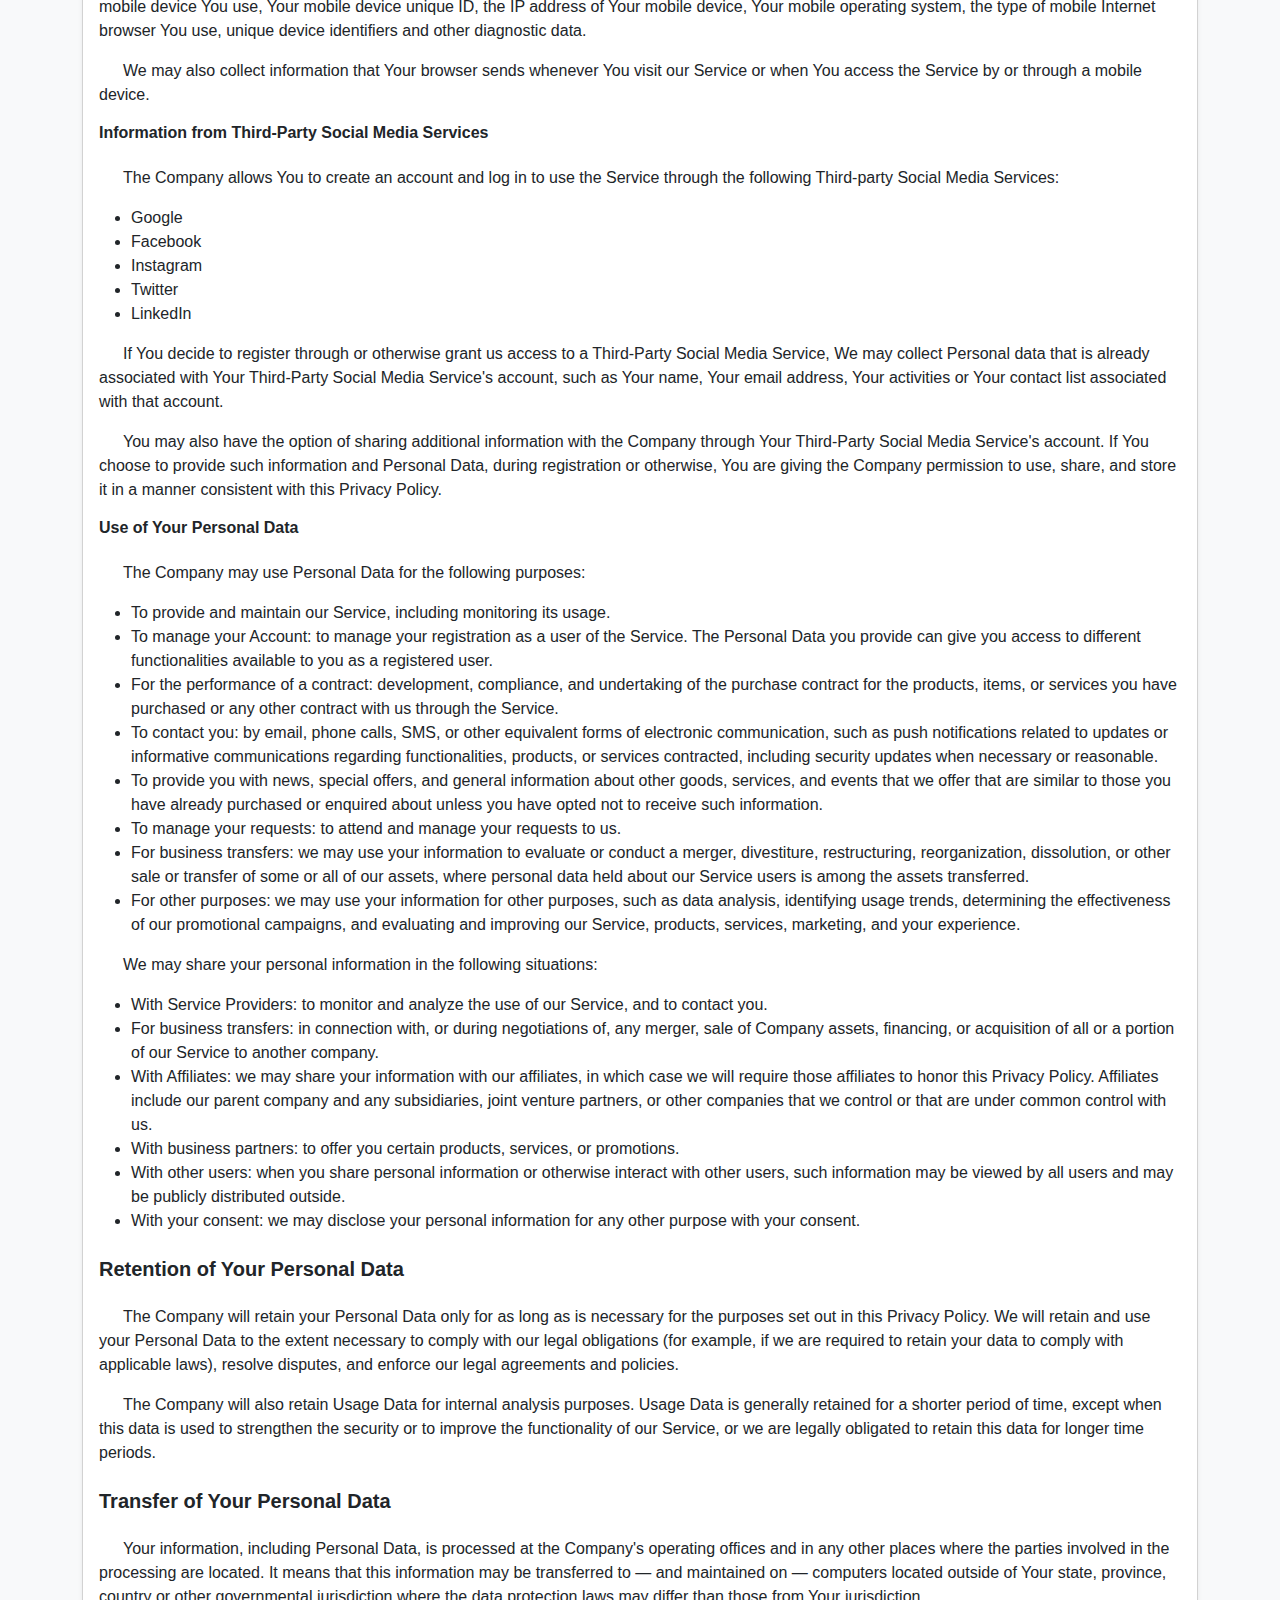
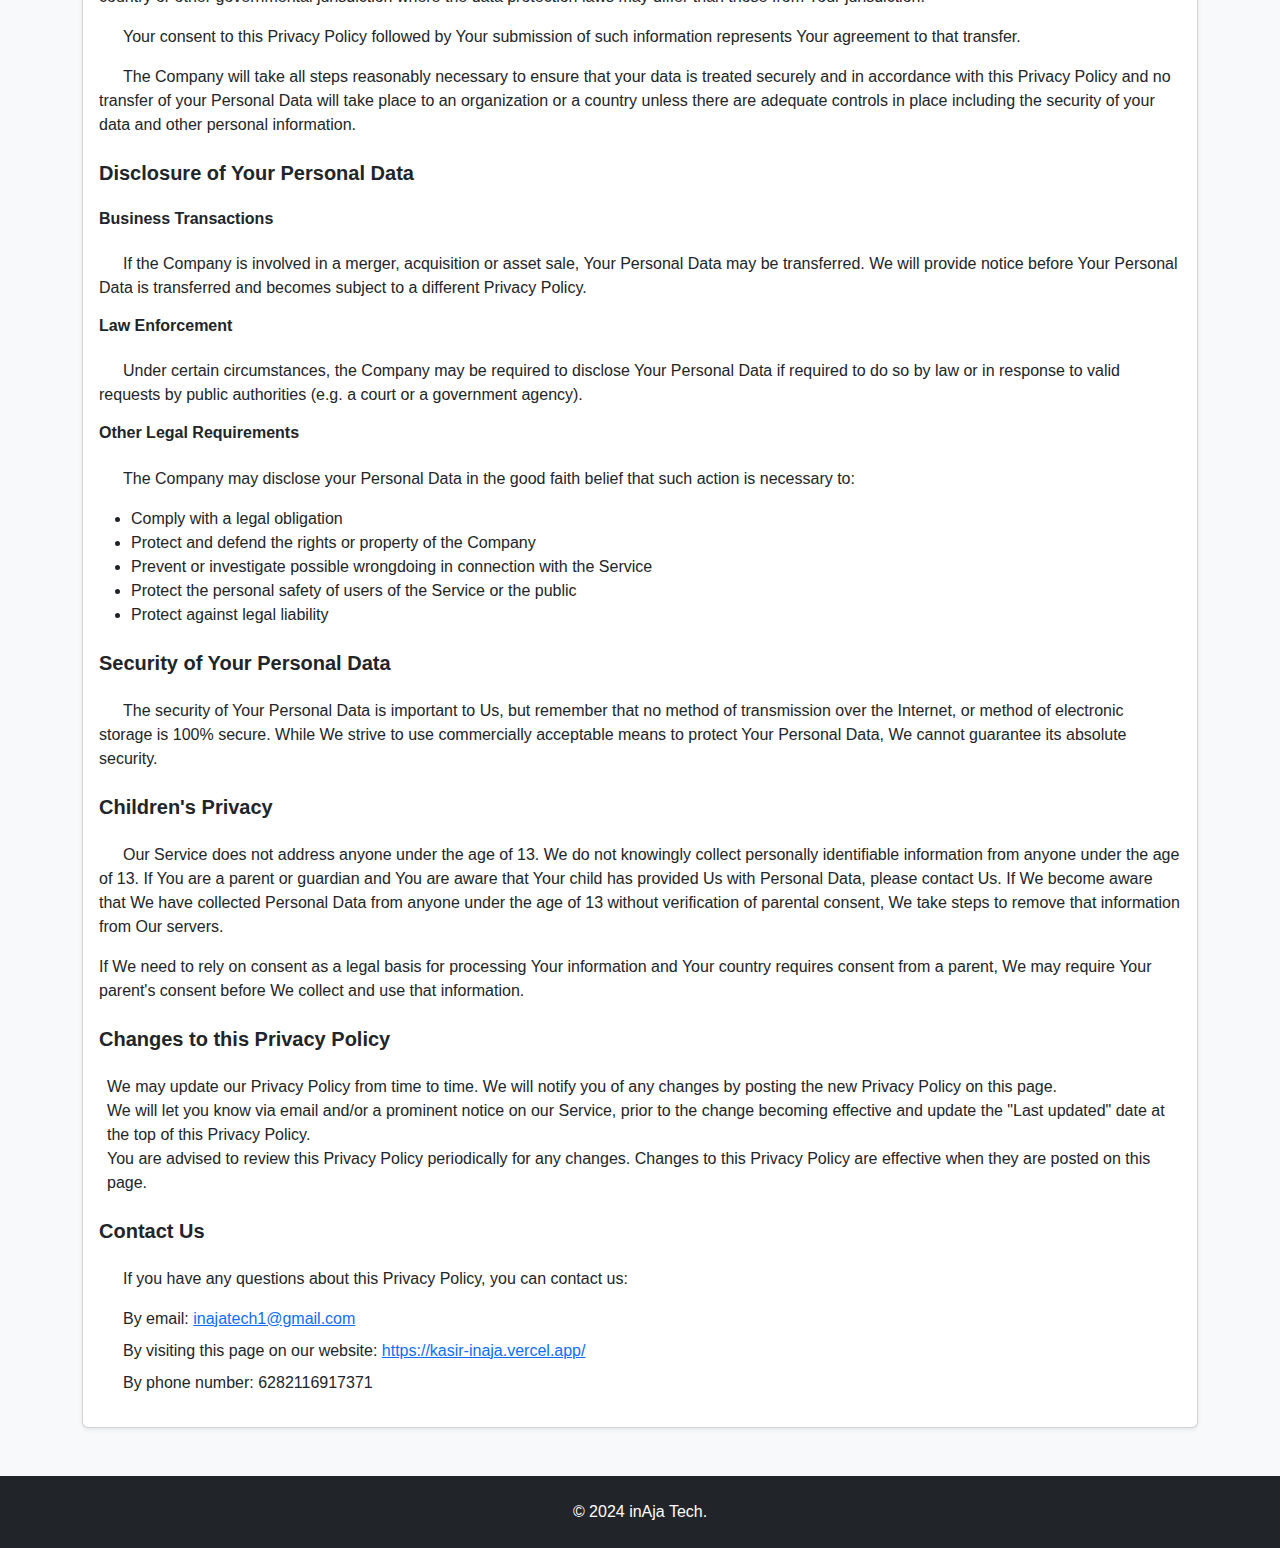
==== commit 8b4ab566: "change contact" ====
--- a/privacypolicy.html
+++ b/privacypolicy.html
@@ -329,7 +329,7 @@
                 <ul class="definition-list list-unstyled">
                     <li>By email: <a href="mailto:inajatech1@gmail.com">inajatech1@gmail.com</a></li>
                     <li>By visiting this page on our website: <a
-                            href="https://www.inaja-tech.my.id/">https://www.inaja-tech.my.id/</a></li>
+                            href="https://kasir-inaja.vercel.app/">https://kasir-inaja.vercel.app/</a></li>
                     <li>By phone number: 6282116917371</li>
                 </ul>
 
